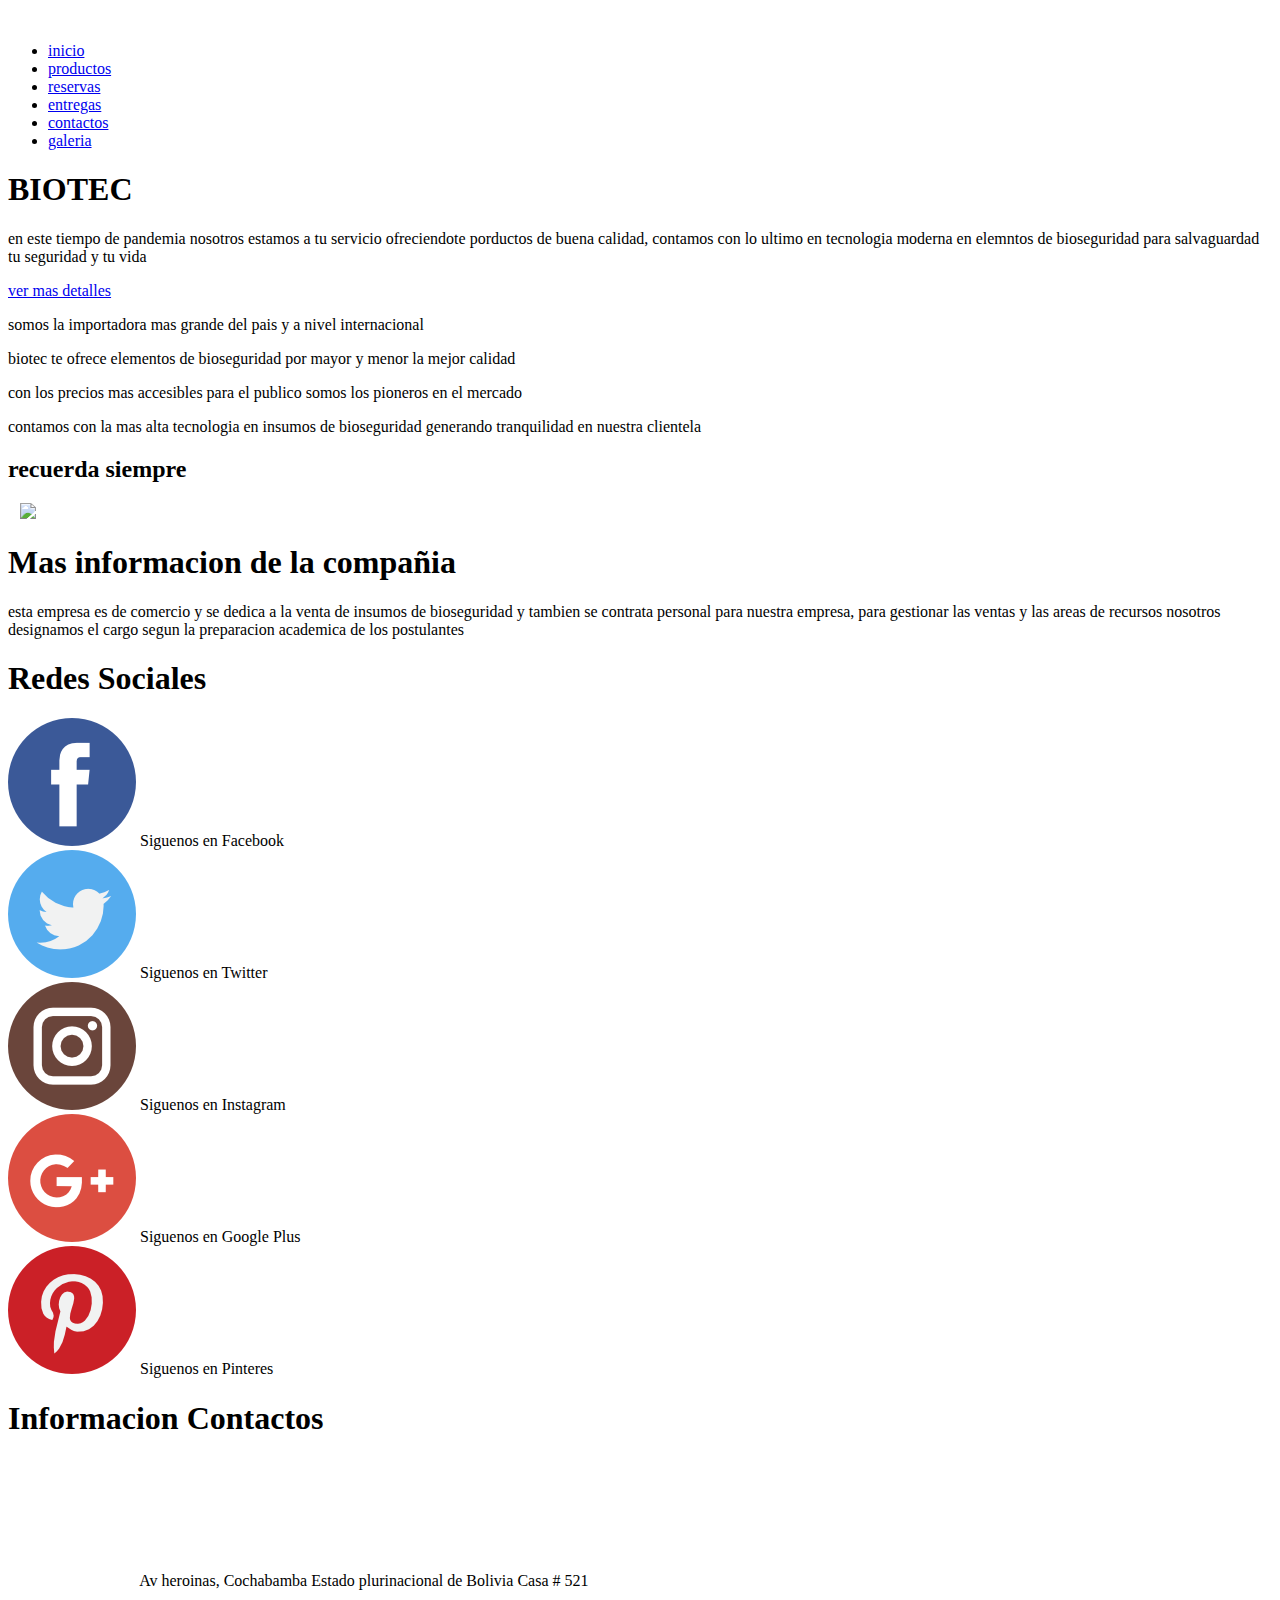
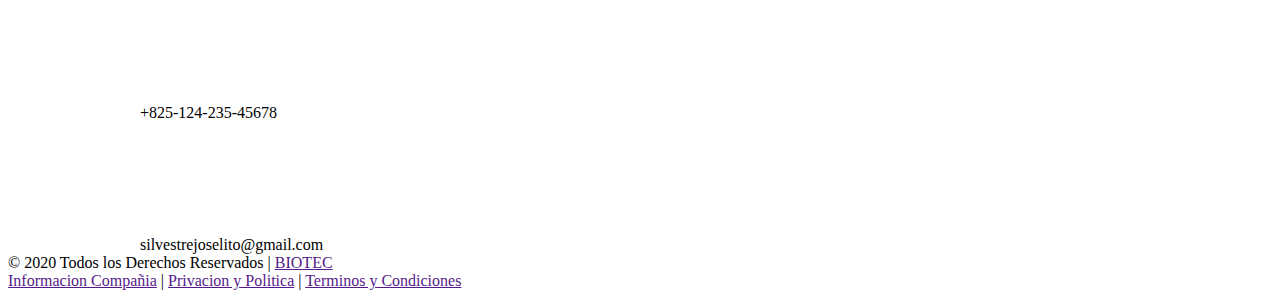
==== proyectofinal/index.html @ 3414d0bd "comit" ====
<!DOCTYPE html>
<html lang="es">

<head>
    <meta charset="UTF-8">
    <meta name="viewport" content="width=device-width, initial-scale=1.0">
    <title>Document</title>
    <link rel="stylesheet" href="/index-color.css">
    <link rel="stylesheet" href="/index-efectos.css">
</head>

<body>
    <header>
        <div class="manu">

            <a href="#" class="btmenu"><span class="icon-office"></span></span>
                <img class="logo" src="/imagenes/logo-grandeedi.jpg" alt=""></a>
        </div>
        <nav>

            <ul>
                <li><a href="/index.html"><span class="icon-home"></span> inicio</a></li>
                <li><a href="/productos.html"><span class="icon-facebook2"></span>productos</a></li>
                <li><a href="/reservas.html"><span class="icon-youtube2"></span>reservas</a></li>
                <li><a href="/entregas.html"><span class="icon-music"></span>entregas</a></li>
                <li><a href="/contactos.html"><span class="icon-windows"></span>contactos</a></li>
                <li><a href="/galeria.html"><span class="icon-windows8"></span>galeria</a></li>
            </ul>
        </nav>
    </header>



    <main>
        <div class="portada">
            <div class="capa-gradient">

            </div>
            <div class="cont-details">
                <div class="details">
                    <h1>BIOTEC </h1>
                    <p>en este tiempo de pandemia nosotros estamos a tu servicio ofreciendote porductos de buena
                        calidad, contamos con lo ultimo en tecnologia moderna en elemntos de bioseguridad para
                        salvaguardad tu seguridad y tu vida</p>
                    <a id="botons" href="/contactos.html">ver mas detalles</a>
                </div>
            </div>
        </div>


        <div class="panell">
            <div class="box-information">
                <p>somos la importadora mas grande del pais y a nivel internacional </p>
            </div>
            <div class="box-information">
                <p> biotec te ofrece elementos de bioseguridad por mayor y menor la mejor calidad
                </p>
            </div>
            <div class="box-information">
                <p>con los precios mas accesibles para el publico somos los pioneros en el mercado</p>
            </div>
            <div class="box-information">
                <p>contamos con la mas alta tecnologia en insumos de bioseguridad generando
                    tranquilidad en
                    nuestra clientela</p>
            </div>
        </div>
        <section class="services">
            <h2 class="subtitulo">recuerda siempre</h2>

            <img src="/pixels svg/reading_a_book.svg" alt="" width=300p>
            <img src="/pixels svg/washing_hands.svg" alt="" width=300px>
            <img src="/pixels svg/washing_hands (1).svg" alt="" width=300px>
            <img src="/pixels svg/doctor.svg" alt=" " width=300px height="250px">

        </section>
    </main>
    
    <footer>

        <div class="container-footer-all">

            <div class="container-body">

                <div class="colum1">
                    <h1>Mas informacion de la compañia</h1>

                    <p>esta empresa es de comercio y se dedica a la venta de insumos de bioseguridad y tambien se
                        contrata personal para nuestra empresa, para gestionar las ventas y las areas de recursos
                        nosotros designamos el cargo segun la preparacion academica de los postulantes</p>

                </div>

                <div class="colum2">

                    <h1>Redes Sociales</h1>

                    <div class="row">
                        <img src="icon/facebook.png">
                        <label>Siguenos en Facebook</label>
                    </div>
                    <div class="row">
                        <img src="icon/twitter.png">
                        <label>Siguenos en Twitter</label>
                    </div>
                    <div class="row">
                        <img src="icon/instagram.png">
                        <label>Siguenos en Instagram</label>
                    </div>
                    <div class="row">
                        <img src="icon/google-plus.png">
                        <label>Siguenos en Google Plus</label>
                    </div>
                    <div class="row">
                        <img src="icon/pinterest.png">
                        <label>Siguenos en Pinteres</label>
                    </div>


                </div>

                <div class="colum3">

                    <h1>Informacion Contactos</h1>

                    <div class="row2">
                        <img src="icon/house.png">
                        <label>Av heroinas,
                            Cochabamba
                            Estado plurinacional de Bolivia
                            Casa # 521</label>
                    </div>

                    <div class="row2">
                        <img src="icon/smartphone.png">
                        <label>+825-124-235-45678</label>
                    </div>

                    <div class="row2">
                        <img src="icon/contact.png">
                        <label>silvestrejoselito@gmail.com</label>
                    </div>

                </div>

            </div>

        </div>

        <div class="container-footer">
            <div class="footer">
                <div class="copyright">
                    © 2020 Todos los Derechos Reservados | <a href="">BIOTEC</a>
                </div>
                <div class="information">
                    <a href="">Informacion Compañia</a> | <a href="">Privacion y Politica</a> | <a href="">Terminos y
                        Condiciones</a>
                </div>
            </div>
        </div>

    </footer>
    <script src="https://code.jquery.com/jquery-3.5.1.min.js"></script>
    <script src="/scripts.js"></script>
</body>

</html>
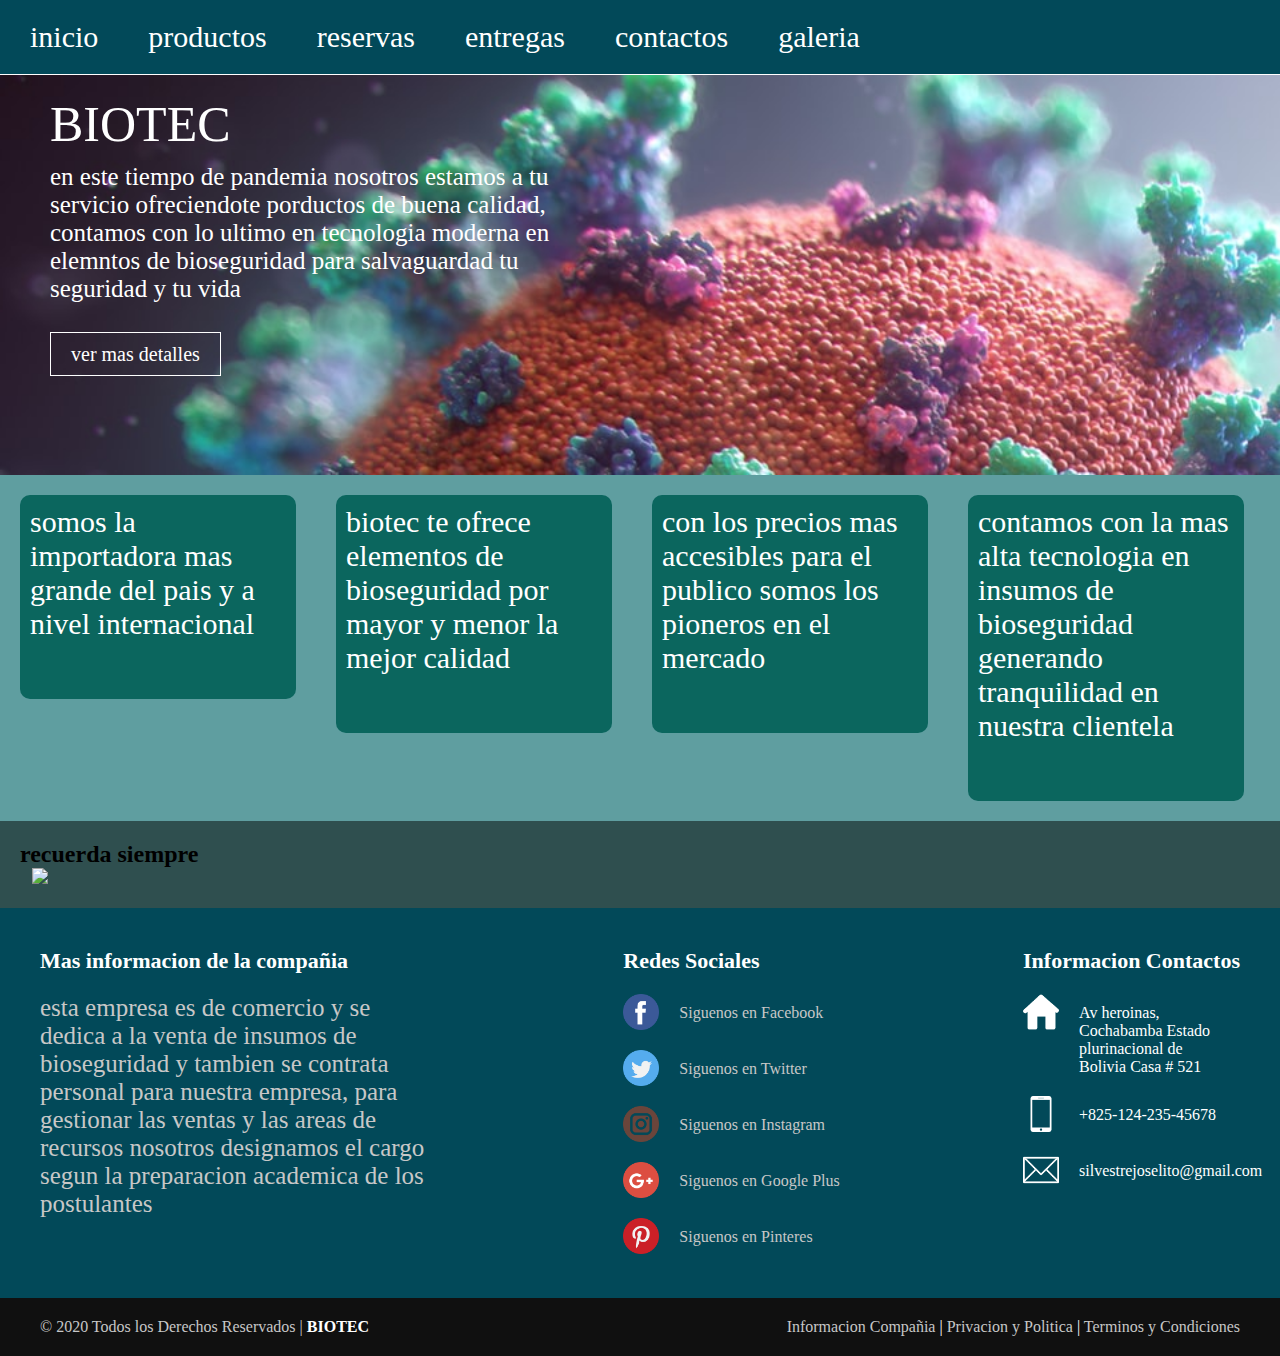
==== commit 3d03a13b: "update" ====
--- a/proyectofinal/index.html
+++ b/proyectofinal/index.html
@@ -5,26 +5,24 @@
     <meta charset="UTF-8">
     <meta name="viewport" content="width=device-width, initial-scale=1.0">
     <title>Document</title>
-    <link rel="stylesheet" href="/index-color.css">
-    <link rel="stylesheet" href="/index-efectos.css">
+    <link rel="stylesheet" href="/proyectofinal/index-color.css">
+    
 </head>
 
 <body>
     <header>
         <div class="manu">
-
             <a href="#" class="btmenu"><span class="icon-office"></span></span>
                 <img class="logo" src="/imagenes/logo-grandeedi.jpg" alt=""></a>
         </div>
         <nav>
-
             <ul>
-                <li><a href="/index.html"><span class="icon-home"></span> inicio</a></li>
-                <li><a href="/productos.html"><span class="icon-facebook2"></span>productos</a></li>
-                <li><a href="/reservas.html"><span class="icon-youtube2"></span>reservas</a></li>
-                <li><a href="/entregas.html"><span class="icon-music"></span>entregas</a></li>
-                <li><a href="/contactos.html"><span class="icon-windows"></span>contactos</a></li>
-                <li><a href="/galeria.html"><span class="icon-windows8"></span>galeria</a></li>
+                <li><a href="/proyectofinal/index.html"><span class="icon-home"></span> inicio</a></li>
+                <li><a href="/proyectofinal/productos.html"><span class="icon-facebook2"></span>productos</a></li>
+                <li><a href="/proyectofinal/reservas.html"><span class="icon-youtube2"></span>reservas</a></li>
+                <li><a href="/proyectofinal/entregas.html"><span class="icon-music"></span>entregas</a></li>
+                <li><a href="/proyectofinal/contactos.html"><span class="icon-windows"></span>contactos</a></li>
+                <li><a href="/proyectofinal/galeria.html"><span class="icon-windows8"></span>galeria</a></li>
             </ul>
         </nav>
     </header>
@@ -42,7 +40,7 @@
                     <p>en este tiempo de pandemia nosotros estamos a tu servicio ofreciendote porductos de buena
                         calidad, contamos con lo ultimo en tecnologia moderna en elemntos de bioseguridad para
                         salvaguardad tu seguridad y tu vida</p>
-                    <a id="botons" href="/contactos.html">ver mas detalles</a>
+                    <a id="botons" href="">ver mas detalles</a>
                 </div>
             </div>
         </div>
--- a/proyectofinal/index-color.css
+++ b/proyectofinal/index-color.css
@@ -0,0 +1,300 @@
+
+p{
+	margin-bottom: 1.6em;
+}
+*{
+    margin: 0;
+    padding: 0;
+}
+body{
+    background: white;
+
+}
+.logo {
+    height: 50px;
+    border-radius: 50%;
+}
+header{
+width:100%;
+position:fixed;
+	left: 0;
+	top: 0;
+    right: 0;
+}
+
+header nav{
+	margin: 0 auto;
+    height: 100%;
+    left: 100%;
+    background: #024959;
+}
+.manu{
+display:none;/*para ocultar el boton de menu*/
+}
+header nav ul{
+    overflow: hidden;
+    list-style:none;
+}
+header nav ul li{
+float: left;
+}
+header nav ul li a {
+color: #fff;
+padding:20px;
+display:block;
+text-decoration:none;
+font-size: 30px;
+}
+header nav ul li span{
+    margin-right:10px;
+}
+
+section{
+    padding: 20px;
+}
+
+main{
+    padding-top: 4.7rem;
+
+}
+
+
+
+/*portada*/
+.portada{
+    width: 100%;
+    height: 400px;
+    background-image: url(/proyectofinal/imagenes/fusion-medical-animation-rnr8D3FNUNY-unsplash.jpg);
+    background-size: 200%;
+    animation: movimiento 10s infinite linear alternate;
+    position: relative;
+}
+
+
+
+.capa-gradient{
+    width: 100%;
+    height: 100%;
+    position: absolute;
+    
+    opacity: 0.5;
+}
+.cont-details{
+width: 100%;
+max-width: 1200px;
+position: relative;
+margin: auto;
+}
+.details{
+    width: 100%;
+    max-width: 500px;
+    position: relative;
+    top: 20px;
+    left: 10px;
+    color: white;
+}
+.details h1{
+    font-size: 50px;
+    font-weight: 100;
+}
+.details p{
+    margin-top: 10px;
+    font-size: 25px;
+}
+#botons{
+    padding: 10px 20px;
+    font-size: 20px;
+    background: none;
+    border-style: none;
+    border: 1px solid white;
+    color: white;
+    margin-top: 20px;
+    text-decoration: none;
+}
+#botons:hover{
+    background-color: white;
+    color: black;
+}
+.panell{
+   background-color: cadetblue;
+   overflow: hidden;
+}
+.box-information{
+    margin: 20px;
+    padding: 10px;
+    background: rgb(11, 102, 94);
+    color: white;
+    font-size: 30px;
+    width: 20%;
+    float: left;
+    border-radius: 10px;
+}
+.services{
+  background: darkslategray;
+}
+
+
+footer{
+    width: 100%;
+    background: #024959;
+    color: white;    
+}
+.container-footer-all{
+    width: 100%;
+    max-width: 1200px;
+    margin: auto;
+    padding: 40px;
+}
+.container-body{
+    display: flex;
+    justify-content: space-between;
+}
+.colum1{
+    max-width: 400px;
+}
+.colum1 h1{
+    font-size: 22px;
+}
+.colum1 p{
+    font-size: 14px;
+    color: #C7C7C7;
+    margin-top: 20px;
+    font-size: 25px;
+}
+.colum2{
+    max-width: 400px;  
+}
+.colum2 h1{
+    font-size: 22px;
+}
+.row{
+    margin-top: 20px;
+    display: flex;
+}
+.row img{
+    width: 36px;
+    height: 36px;
+}
+.row label{
+    margin-top: 10px;
+    margin-left: 20px;
+    color: #C7C7C7;
+}
+.colum3{
+    max-width: 400px;
+}
+.colum3 h1{
+    font-size: 22px;
+}
+.row2{
+    margin-top: 20px;
+    display: flex;
+}
+.row2 img{
+    width: 36px;
+    height: 36px;
+}
+.row2 label{
+    margin-top: 10px;
+    margin-left: 20px;
+    max-width: 140px;
+}
+
+.container-footer{
+    width: 100%;  
+    background: #101010;
+}
+
+.footer{
+    max-width: 1200px;
+    margin: auto;
+    display: flex;
+    justify-content: space-between;  
+    padding: 20px;
+}
+.copyright{
+    color: #C7C7C7;
+}
+
+.copyright a{
+    text-decoration: none;
+    color: white;
+    font-weight: bold;
+}
+
+.information a{
+    text-decoration: none;
+    color: #C7C7C7;
+}
+
+
+
+
+
+
+
+@media screen and (max-width:800px)/*esto es lo que limita al cuadro si pasa 800px el menu se alarga y si es menos se pone en cuadros*/
+{
+
+    .logo{
+        height: 50px;
+        border-radius: 50%;
+    }
+header nav{
+    width: 50%;
+    height: 100%;
+    left: -100%;
+    margin: 0;
+    position: fixed;
+}
+header nav ul li{
+    display: block;
+    float: none;
+    border-bottom:1px solid rgba(255,255,255,.3);
+}
+.manu{
+    display: block;
+    width: 100%;
+    background: #ccc;
+}
+
+.manu .btmenu{/*esta clase utilizamos el nombre con el que iniciamos en referencia MENU*/
+display:block;
+padding:20px;
+background-color: #024959;
+color: aliceblue;
+text-decoration: none;
+font-weight:lighter ;
+font-size: 25px;
+-webkit-box-sizing: border-box;
+-moz-box-sizing: border-box;
+box-sizing: border-box;
+}
+.manu span {
+    
+    font-size: 40px;
+}
+.conten{
+    padding-top: 5rem;
+    width: 500px;
+    height: 400px;
+}
+
+
+
+
+.container-body{
+    flex-wrap: wrap;
+}
+
+.colum1{
+    max-width: 100%;
+}
+
+.colum2,
+.colum3{
+    margin-top: 40px;
+}
+
+
+}
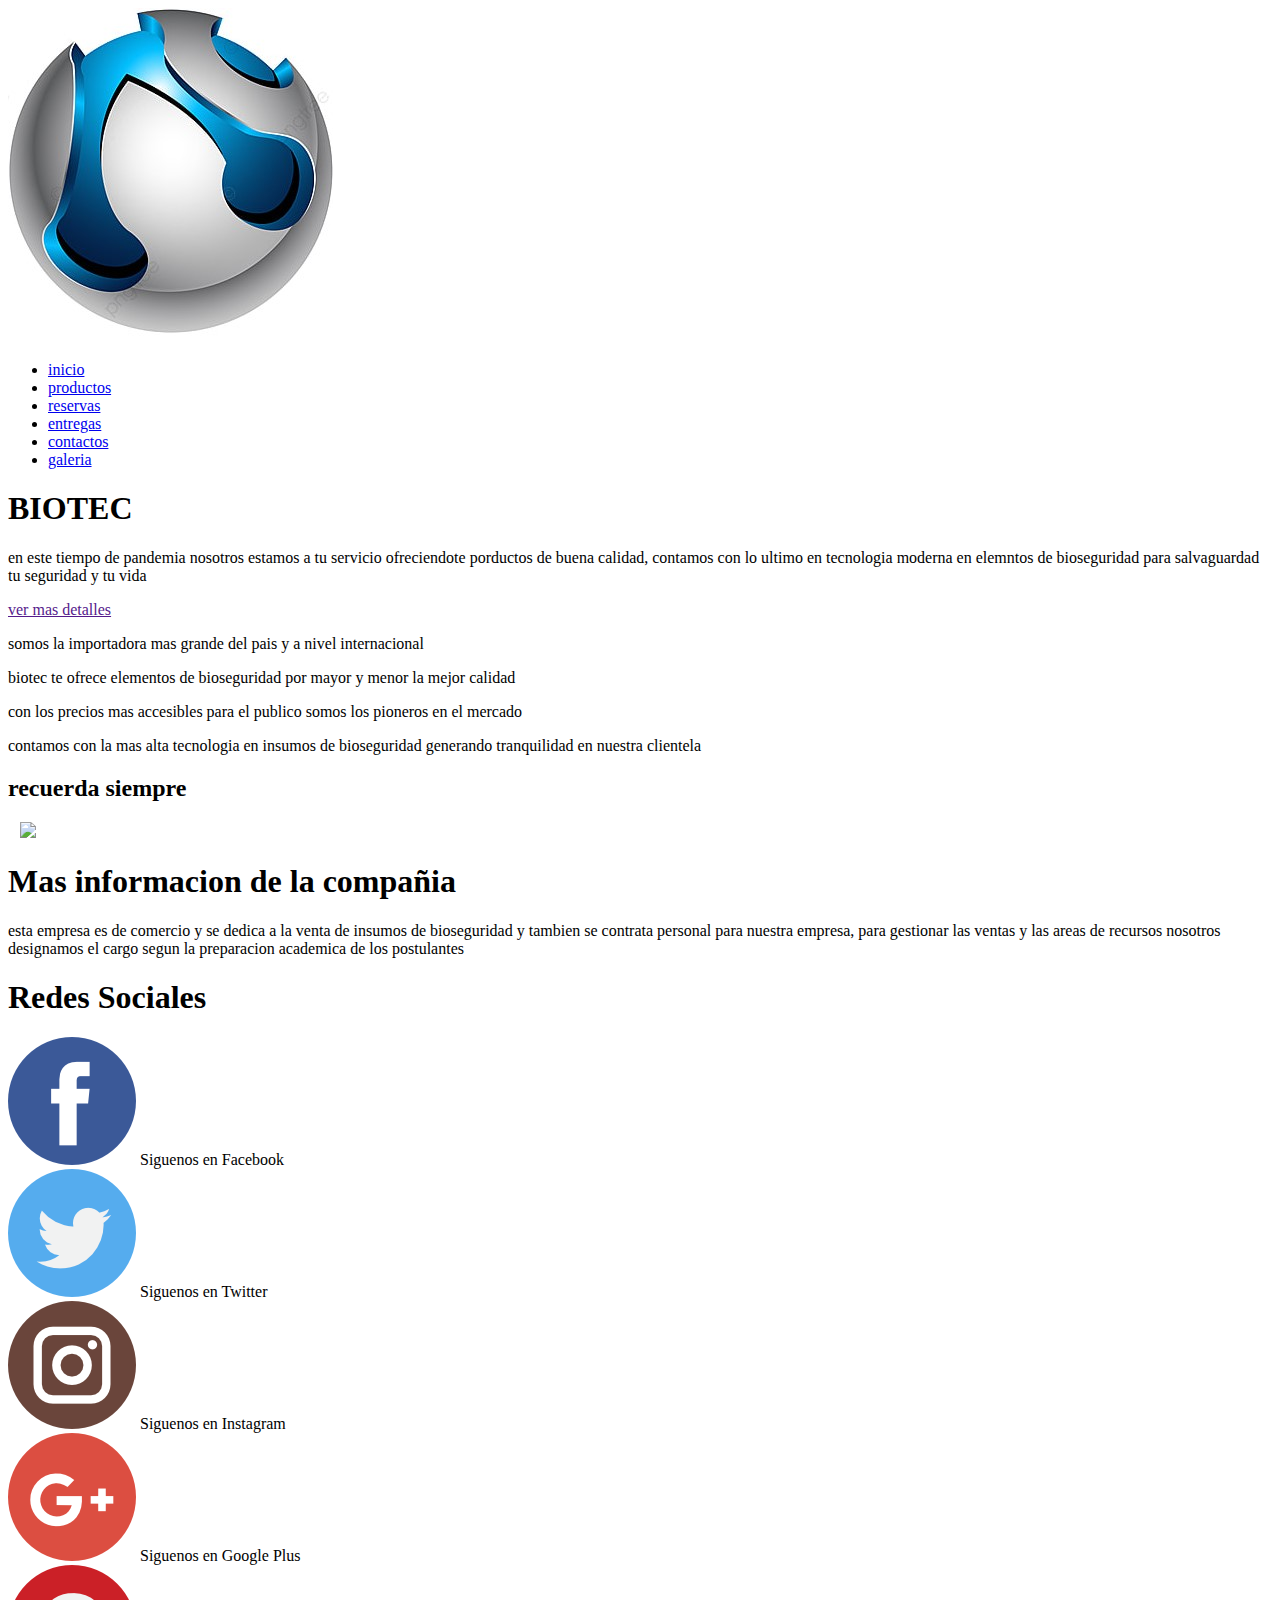
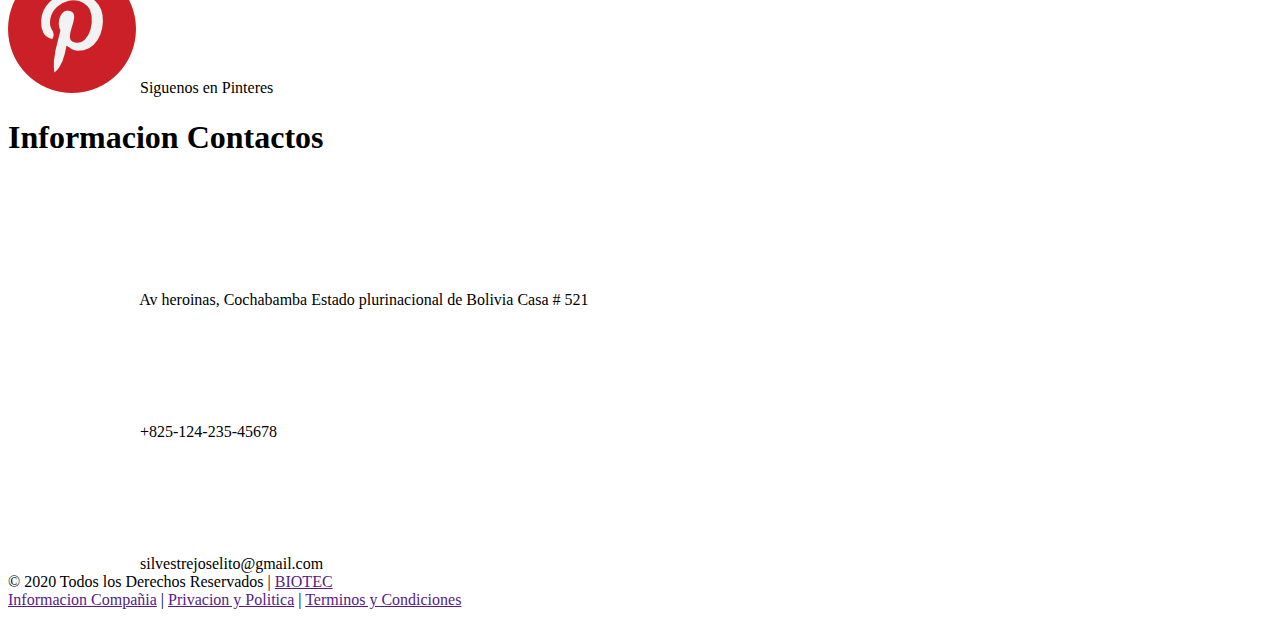
==== commit df6c8edf: "nukkk" ====
--- a/proyectofinal/index.html
+++ b/proyectofinal/index.html
@@ -5,24 +5,24 @@
     <meta charset="UTF-8">
     <meta name="viewport" content="width=device-width, initial-scale=1.0">
     <title>Document</title>
-    <link rel="stylesheet" href="/proyectofinal/index-color.css">
-    
+    <link rel="stylesheet" href="proyectofinal/index-color.css">
+    <link rel="stylesheet" href="proyectofinal/index-efectos.css">
 </head>
 
 <body>
     <header>
         <div class="manu">
             <a href="#" class="btmenu"><span class="icon-office"></span></span>
-                <img class="logo" src="/imagenes/logo-grandeedi.jpg" alt=""></a>
+                <img class="logo" src="imagenes/logo-grandeedi.jpg" alt=""></a>
         </div>
         <nav>
             <ul>
-                <li><a href="/proyectofinal/index.html"><span class="icon-home"></span> inicio</a></li>
-                <li><a href="/proyectofinal/productos.html"><span class="icon-facebook2"></span>productos</a></li>
-                <li><a href="/proyectofinal/reservas.html"><span class="icon-youtube2"></span>reservas</a></li>
-                <li><a href="/proyectofinal/entregas.html"><span class="icon-music"></span>entregas</a></li>
-                <li><a href="/proyectofinal/contactos.html"><span class="icon-windows"></span>contactos</a></li>
-                <li><a href="/proyectofinal/galeria.html"><span class="icon-windows8"></span>galeria</a></li>
+                <li><a href="proyectofinal/index.html"><span class="icon-home"></span> inicio</a></li>
+                <li><a href="proyectofinal/productos.html"><span class="icon-facebook2"></span>productos</a></li>
+                <li><a href="proyectofinal/reservas.html"><span class="icon-youtube2"></span>reservas</a></li>
+                <li><a href="proyectofinal/entregas.html"><span class="icon-music"></span>entregas</a></li>
+                <li><a href="proyectofinal/contactos.html"><span class="icon-windows"></span>contactos</a></li>
+                <li><a href="proyectofinal/galeria.html"><span class="icon-windows8"></span>galeria</a></li>
             </ul>
         </nav>
     </header>
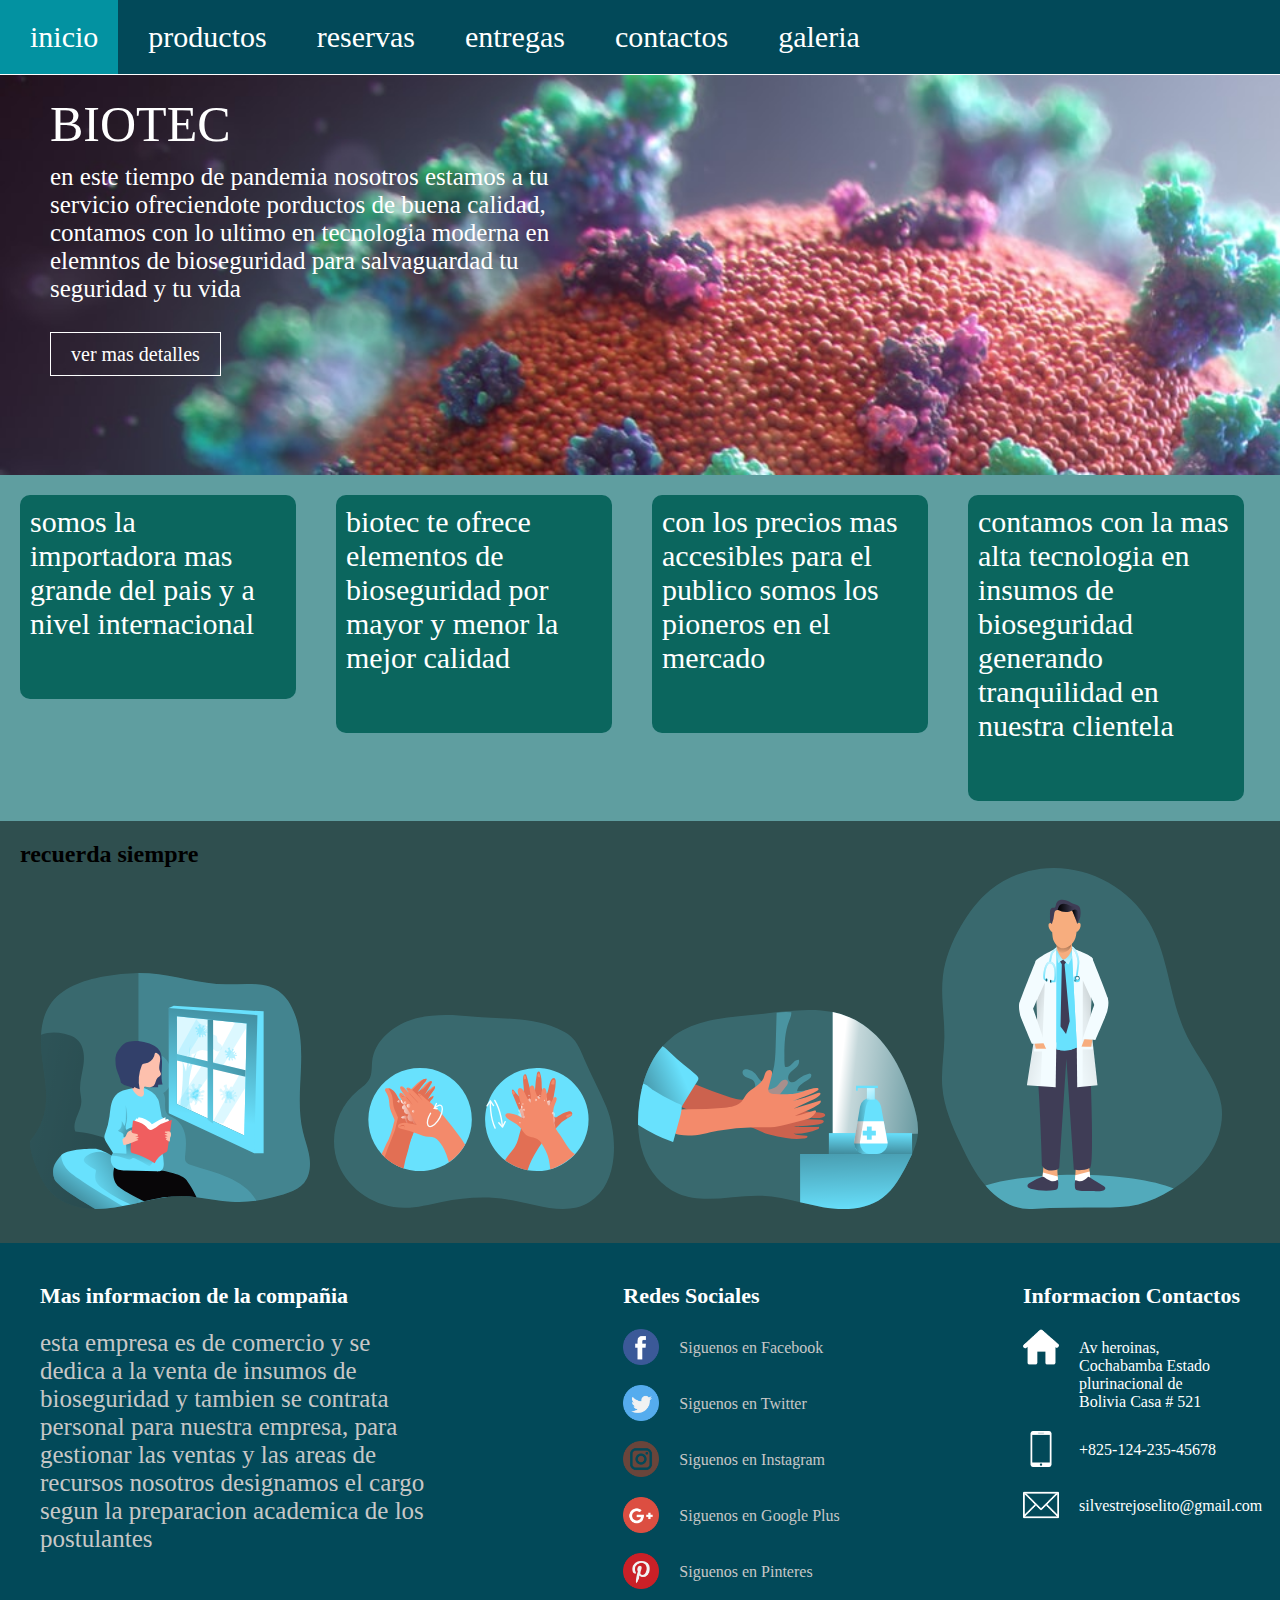
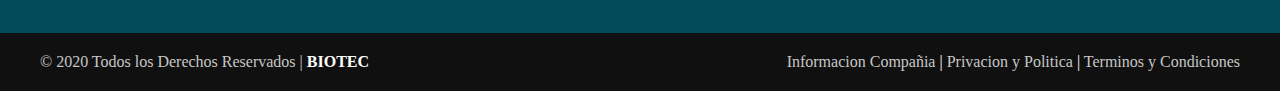
==== commit 7f2969e2: "uli" ====
--- a/proyectofinal/index.html
+++ b/proyectofinal/index.html
@@ -5,24 +5,24 @@
     <meta charset="UTF-8">
     <meta name="viewport" content="width=device-width, initial-scale=1.0">
     <title>Document</title>
-    <link rel="stylesheet" href="proyectofinal/index-color.css">
-    <link rel="stylesheet" href="proyectofinal/index-efectos.css">
+    <link rel="stylesheet" href="/proyectofinal/index-color.css">
+    <link rel="stylesheet" href="/proyectofinal/index-efectos.css">
 </head>
 
 <body>
     <header>
         <div class="manu">
-            <a href="#" class="btmenu"><span class="icon-office"></span></span>
+            <a href="#" class="btmenu"><span class="icon-office"></span>
                 <img class="logo" src="imagenes/logo-grandeedi.jpg" alt=""></a>
         </div>
         <nav>
             <ul>
-                <li><a href="proyectofinal/index.html"><span class="icon-home"></span> inicio</a></li>
-                <li><a href="proyectofinal/productos.html"><span class="icon-facebook2"></span>productos</a></li>
-                <li><a href="proyectofinal/reservas.html"><span class="icon-youtube2"></span>reservas</a></li>
-                <li><a href="proyectofinal/entregas.html"><span class="icon-music"></span>entregas</a></li>
-                <li><a href="proyectofinal/contactos.html"><span class="icon-windows"></span>contactos</a></li>
-                <li><a href="proyectofinal/galeria.html"><span class="icon-windows8"></span>galeria</a></li>
+                <li><a href="/proyectofinal/index.html"><span class="icon-home"></span> inicio</a></li>
+                <li><a href="/proyectofinal/productos.html"><span class="icon-facebook2"></span>productos</a></li>
+                <li><a href="/proyectofinal/reservas.html"><span class="icon-youtube2"></span>reservas</a></li>
+                <li><a href="/proyectofinal/entregas.html"><span class="icon-music"></span>entregas</a></li>
+                <li><a href="/proyectofinal/contactos.html"><span class="icon-windows"></span>contactos</a></li>
+                <li><a href="/proyectofinal/galeria.html"><span class="icon-windows8"></span>galeria</a></li>
             </ul>
         </nav>
     </header>
@@ -65,12 +65,10 @@
         </div>
         <section class="services">
             <h2 class="subtitulo">recuerda siempre</h2>
-
-            <img src="/pixels svg/reading_a_book.svg" alt="" width=300p>
-            <img src="/pixels svg/washing_hands.svg" alt="" width=300px>
-            <img src="/pixels svg/washing_hands (1).svg" alt="" width=300px>
-            <img src="/pixels svg/doctor.svg" alt=" " width=300px height="250px">
-
+            <img src="/proyectofinal/pixels/reading_a_book.svg" alt="" >
+            <img src="/proyectofinal/pixels/washing_hands.svg" alt="" >
+            <img src="/proyectofinal/pixels/washing_hands(1).svg" alt="" >
+            <img src="/proyectofinal/pixels/doctor.svg" alt=" ">
         </section>
     </main>
     
@@ -94,23 +92,23 @@
                     <h1>Redes Sociales</h1>
 
                     <div class="row">
-                        <img src="icon/facebook.png">
+                        <img src="icon/facebook.png" alt="" >
                         <label>Siguenos en Facebook</label>
                     </div>
                     <div class="row">
-                        <img src="icon/twitter.png">
+                        <img src="icon/twitter.png" alt="" >
                         <label>Siguenos en Twitter</label>
                     </div>
                     <div class="row">
-                        <img src="icon/instagram.png">
+                        <img src="icon/instagram.png" alt="" >
                         <label>Siguenos en Instagram</label>
                     </div>
                     <div class="row">
-                        <img src="icon/google-plus.png">
+                        <img src="icon/google-plus.png" alt="" >
                         <label>Siguenos en Google Plus</label>
                     </div>
                     <div class="row">
-                        <img src="icon/pinterest.png">
+                        <img src="icon/pinterest.png" alt="" >
                         <label>Siguenos en Pinteres</label>
                     </div>
 
@@ -122,7 +120,7 @@
                     <h1>Informacion Contactos</h1>
 
                     <div class="row2">
-                        <img src="icon/house.png">
+                        <img src="icon/house.png" alt="" >
                         <label>Av heroinas,
                             Cochabamba
                             Estado plurinacional de Bolivia
@@ -130,12 +128,12 @@
                     </div>
 
                     <div class="row2">
-                        <img src="icon/smartphone.png">
+                        <img src="icon/smartphone.png" alt="" >
                         <label>+825-124-235-45678</label>
                     </div>
 
                     <div class="row2">
-                        <img src="icon/contact.png">
+                        <img src="icon/contact.png" alt="" >
                         <label>silvestrejoselito@gmail.com</label>
                     </div>
 
@@ -159,7 +157,7 @@
 
     </footer>
     <script src="https://code.jquery.com/jquery-3.5.1.min.js"></script>
-    <script src="/scripts.js"></script>
+    <script src="/proyectofinal/scripts.js"></script>
 </body>
 
 </html>--- a/proyectofinal/index-color.css
+++ b/proyectofinal/index-color.css
@@ -0,0 +1,303 @@
+
+p{
+	margin-bottom: 1.6em;
+}
+*{
+    margin: 0;
+    padding: 0;
+}
+body{
+    background: white;
+
+}
+.logo {
+    height: 50px;
+    border-radius: 50%;
+}
+header{
+width:100%;
+position:fixed;
+	left: 0;
+	top: 0;
+    right: 0;
+}
+
+header nav{
+	margin: 0 auto;
+    height: 100%;
+    left: 100%;
+    background: #024959;
+}
+.manu{
+display:none;/*para ocultar el boton de menu*/
+}
+header nav ul{
+    overflow: hidden;
+    list-style:none;
+}
+header nav ul li{
+float: left;
+}
+header nav ul li a {
+color: #fff;
+padding:20px;
+display:block;
+text-decoration:none;
+font-size: 30px;
+}
+header nav ul li span{
+    margin-right:10px;
+}
+
+section{
+    padding: 20px;
+}
+
+main{
+    padding-top: 4.7rem;
+
+}
+
+
+
+/*portada*/
+.portada{
+    width: 100%;
+    height: 400px;
+    background-image: url(/proyectofinal/imagenes/fusion-medical-animation-rnr8D3FNUNY-unsplash.jpg);
+    background-size: 200%;
+    animation: movimiento 10s infinite linear alternate;
+    position: relative;
+}
+
+
+
+.capa-gradient{
+    width: 100%;
+    height: 100%;
+    position: absolute;
+    
+    opacity: 0.5;
+}
+.cont-details{
+width: 100%;
+max-width: 1200px;
+position: relative;
+margin: auto;
+}
+.details{
+    width: 100%;
+    max-width: 500px;
+    position: relative;
+    top: 20px;
+    left: 10px;
+    color: white;
+}
+.details h1{
+    font-size: 50px;
+    font-weight: 100;
+}
+.details p{
+    margin-top: 10px;
+    font-size: 25px;
+}
+#botons{
+    padding: 10px 20px;
+    font-size: 20px;
+    background: none;
+    border-style: none;
+    border: 1px solid white;
+    color: white;
+    margin-top: 20px;
+    text-decoration: none;
+}
+#botons:hover{
+    background-color: white;
+    color: black;
+}
+.panell{
+   background-color: cadetblue;
+   overflow: hidden;
+}
+.box-information{
+    margin: 20px;
+    padding: 10px;
+    background: rgb(11, 102, 94);
+    color: white;
+    font-size: 30px;
+    width: 20%;
+    float: left;
+    border-radius: 10px;
+}
+.services{
+  background: darkslategray;
+}
+
+
+footer{
+    width: 100%;
+    background: #024959;
+    color: white;    
+}
+.container-footer-all{
+    width: 100%;
+    max-width: 1200px;
+    margin: auto;
+    padding: 40px;
+}
+.container-body{
+    display: flex;
+    justify-content: space-between;
+}
+.colum1{
+    max-width: 400px;
+}
+.colum1 h1{
+    font-size: 22px;
+}
+.colum1 p{
+    font-size: 14px;
+    color: #C7C7C7;
+    margin-top: 20px;
+    font-size: 25px;
+}
+.colum2{
+    max-width: 400px;  
+}
+.colum2 h1{
+    font-size: 22px;
+}
+.row{
+    margin-top: 20px;
+    display: flex;
+}
+.row img{
+    width: 36px;
+    height: 36px;
+}
+.row label{
+    margin-top: 10px;
+    margin-left: 20px;
+    color: #C7C7C7;
+}
+.colum3{
+    max-width: 400px;
+}
+.colum3 h1{
+    font-size: 22px;
+}
+.row2{
+    margin-top: 20px;
+    display: flex;
+}
+.row2 img{
+    width: 36px;
+    height: 36px;
+}
+.row2 label{
+    margin-top: 10px;
+    margin-left: 20px;
+    max-width: 140px;
+}
+
+.container-footer{
+    width: 100%;  
+    background: #101010;
+}
+
+.footer{
+    max-width: 1200px;
+    margin: auto;
+    display: flex;
+    justify-content: space-between;  
+    padding: 20px;
+}
+.copyright{
+    color: #C7C7C7;
+}
+
+.copyright a{
+    text-decoration: none;
+    color: white;
+    font-weight: bold;
+}
+
+.information a{
+    text-decoration: none;
+    color: #C7C7C7;
+}
+
+.services img{
+    width: 280px;
+    margin: 10px;
+    margin-top: 0;
+}
+
+
+
+
+@media screen and (max-width:800px)/*esto es lo que limita al cuadro si pasa 800px el menu se alarga y si es menos se pone en cuadros*/
+{
+
+    .logo{
+        height: 50px;
+        border-radius: 50%;
+    }
+header nav{
+    width: 50%;
+    height: 100%;
+    left: -100%;
+    margin: 0;
+    position: fixed;
+}
+header nav ul li{
+    display: block;
+    float: none;
+    border-bottom:1px solid rgba(255,255,255,.3);
+}
+.manu{
+    display: block;
+    width: 100%;
+    background: #ccc;
+}
+
+.manu .btmenu{/*esta clase utilizamos el nombre con el que iniciamos en referencia MENU*/
+display:block;
+padding:20px;
+background-color: #024959;
+color: aliceblue;
+text-decoration: none;
+font-weight:lighter ;
+font-size: 25px;
+-webkit-box-sizing: border-box;
+-moz-box-sizing: border-box;
+box-sizing: border-box;
+}
+.manu span {
+    
+    font-size: 40px;
+}
+.conten{
+    padding-top: 5rem;
+    width: 500px;
+    height: 400px;
+}
+
+
+
+
+.container-body{
+    flex-wrap: wrap;
+}
+
+.colum1{
+    max-width: 100%;
+}
+
+.colum2,
+.colum3{
+    margin-top: 40px;
+}
+
+
+}
--- a/proyectofinal/index-efectos.css
+++ b/proyectofinal/index-efectos.css
@@ -0,0 +1,19 @@
+.box-information:hover{
+    background: rgb(113, 204, 195);
+    color: black;
+    box-shadow: 10px 16px 10px 10px rgb(12, 56, 52);
+    }
+    header nav ul li a:hover{
+        background: rgb(3, 146, 161);
+    }
+    
+
+
+    @keyframes movimiento{
+        from{
+            background-position: bottom left;
+        }
+        to{
+            background-position: top right;
+        }
+    }